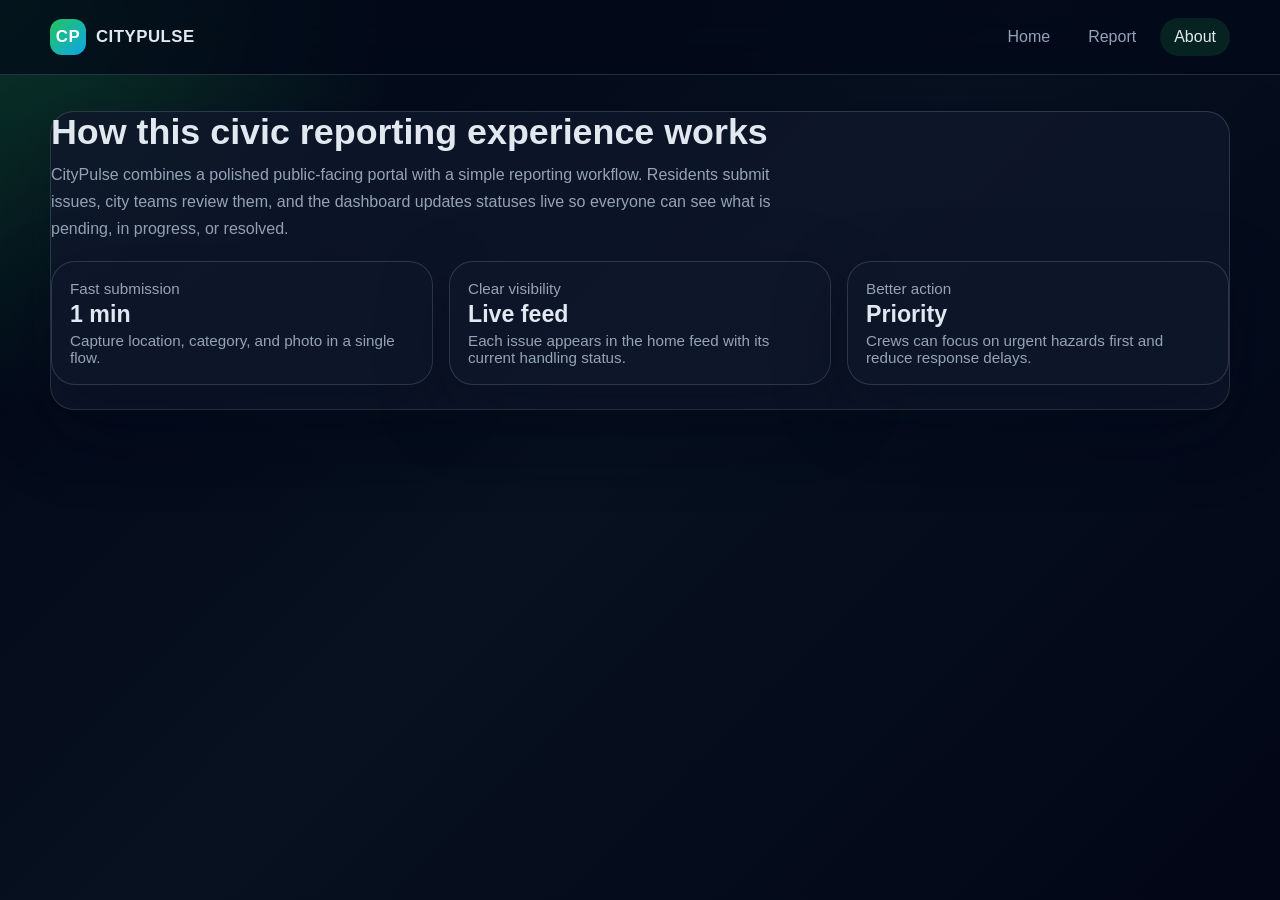
==== frontend/about.html @ e936e1c5 "Add files via upload" ====
<!DOCTYPE html>
<html lang="en">
  <head>
    <meta charset="UTF-8" />
    <meta name="viewport" content="width=device-width, initial-scale=1.0" />
    <title>CityPulse | About</title>
    <link rel="stylesheet" href="styles.css" />
  </head>
  <body>
    <header class="topbar">
      <div class="shell nav">
        <a class="brand" href="home.html">
          <span class="brand-mark">CP</span>
          <span>CityPulse</span>
        </a>
        <nav class="nav-links">
          <a href="home.html">Home</a>
          <a href="report.html">Report</a>
          <a href="about.html" class="active">About</a>
        </nav>
      </div>
    </header>

    <main class="shell">
      <section class="panel">
        <div class="page-heading">
          <h1>How this civic reporting experience works</h1>
          <p>CityPulse combines a polished public-facing portal with a simple reporting workflow. Residents submit issues, city teams review them, and the dashboard updates statuses live so everyone can see what is pending, in progress, or resolved.</p>
        </div>
        <div class="stats-grid">
          <div class="panel stat-card">
            <span>Fast submission</span>
            <strong>1 min</strong>
            <span>Capture location, category, and photo in a single flow.</span>
          </div>
          <div class="panel stat-card">
            <span>Clear visibility</span>
            <strong>Live feed</strong>
            <span>Each issue appears in the home feed with its current handling status.</span>
          </div>
          <div class="panel stat-card">
            <span>Better action</span>
            <strong>Priority</strong>
            <span>Crews can focus on urgent hazards first and reduce response delays.</span>
          </div>
        </div>
      </section>
    </main>

    <script src="app.js"></script>
  </body>
</html>
---- frontend/styles.css ----
:root {
  color-scheme: dark;
  --bg: #07111f;
  --panel: rgba(15, 23, 42, 0.84);
  --panel-2: rgba(15, 23, 42, 0.6);
  --line: rgba(148, 163, 184, 0.24);
  --text: #e2e8f0;
  --muted: #94a3b8;
  --accent: #22c55e;
  --accent-strong: #16a34a;
  --accent-soft: rgba(34, 197, 94, 0.14);
  --warn: #f59e0b;
  --danger: #ef4444;
  --shadow: 0 24px 70px rgba(2, 8, 23, 0.38);
}

* { box-sizing: border-box; }
body {
  margin: 0;
  font-family: Inter, -apple-system, BlinkMacSystemFont, "Segoe UI", sans-serif;
  color: var(--text);
  background:
    radial-gradient(circle at top left, rgba(34, 197, 94, 0.25), transparent 26%),
    linear-gradient(135deg, #020617 0%, #07111f 48%, #020617 100%);
  min-height: 100vh;
}

img { max-width: 100%; display: block; }
a { color: inherit; text-decoration: none; }
button, input, select, textarea { font: inherit; }

.shell {
  width: min(1180px, calc(100% - 32px));
  margin: 0 auto;
}

.topbar {
  position: sticky;
  top: 0;
  z-index: 10;
  backdrop-filter: blur(16px);
  background: rgba(2, 8, 23, 0.7);
  border-bottom: 1px solid var(--line);
}

.nav {
  display: flex;
  align-items: center;
  justify-content: space-between;
  padding: 18px 0;
}

.brand {
  display: inline-flex;
  align-items: center;
  gap: 10px;
  font-size: 1.05rem;
  font-weight: 700;
  letter-spacing: 0.03em;
  text-transform: uppercase;
}

.brand-mark {
  display: grid;
  place-items: center;
  width: 36px;
  height: 36px;
  border-radius: 12px;
  background: linear-gradient(135deg, var(--accent), #0ea5e9);
  color: white;
  font-weight: 800;
}

.nav-links {
  display: flex;
  gap: 10px;
  flex-wrap: wrap;
}

.nav-links a {
  color: var(--muted);
  padding: 10px 14px;
  border-radius: 999px;
  transition: background 160ms ease, color 160ms ease;
}

.nav-links a:hover,
.nav-links a.active {
  color: var(--text);
  background: var(--accent-soft);
}

main {
  padding: 36px 0 64px;
}

.hero {
  display: grid;
  grid-template-columns: 1.2fr 0.8fr;
  gap: 24px;
  align-items: center;
  margin-bottom: 24px;
}

.panel {
  background: var(--panel);
  border: 1px solid var(--line);
  border-radius: 24px;
  box-shadow: var(--shadow);
}

.hero-copy {
  padding: 32px;
  position: relative;
  overflow: hidden;
}

.hero-copy::after {
  content: "";
  position: absolute;
  inset: auto -30px -40px auto;
  width: 180px;
  height: 180px;
  background: radial-gradient(circle, rgba(34, 197, 94, 0.3), transparent 70%);
  pointer-events: none;
}

.eyebrow {
  display: inline-flex;
  align-items: center;
  gap: 8px;
  margin-bottom: 12px;
  padding: 7px 12px;
  border-radius: 999px;
  color: var(--accent);
  background: var(--accent-soft);
  font-size: 0.82rem;
  font-weight: 700;
  text-transform: uppercase;
  letter-spacing: 0.12em;
}

.hero h1 {
  margin: 0 0 12px;
  font-size: clamp(1.9rem, 3vw, 2.8rem);
  line-height: 1.1;
}

.hero p {
  margin: 0 0 18px;
  color: var(--muted);
  line-height: 1.7;
  max-width: 650px;
}

.hero-actions {
  display: flex;
  gap: 12px;
  flex-wrap: wrap;
  margin-top: 18px;
}

.btn {
  display: inline-flex;
  align-items: center;
  justify-content: center;
  gap: 8px;
  border: 0;
  border-radius: 999px;
  padding: 12px 18px;
  font-weight: 700;
  cursor: pointer;
  transition: transform 160ms ease, box-shadow 160ms ease;
}

.btn:hover { transform: translateY(-1px); }

.btn-primary {
  background: linear-gradient(135deg, var(--accent), var(--accent-strong));
  color: white;
  box-shadow: 0 12px 30px rgba(22, 163, 74, 0.25);
}

.btn-secondary {
  border: 1px solid var(--line);
  background: rgba(255,255,255,0.04);
  color: var(--text);
}

.hero-card {
  padding: 24px;
  display: grid;
  gap: 16px;
}

.hero-card .stat-pill {
  display: flex;
  justify-content: space-between;
  align-items: center;
  padding: 14px 16px;
  border-radius: 16px;
  background: rgba(255,255,255,0.04);
  border: 1px solid var(--line);
}

.hero-card .stat-pill strong {
  display: block;
  font-size: 1.4rem;
  margin-bottom: 4px;
}

.stats-grid {
  display: grid;
  grid-template-columns: repeat(3, minmax(0, 1fr));
  gap: 16px;
  margin-bottom: 24px;
}

.stat-card {
  padding: 18px;
  display: flex;
  flex-direction: column;
  gap: 4px;
}

.stat-card span {
  color: var(--muted);
  font-size: 0.95rem;
}

.stat-card strong {
  font-size: 1.45rem;
}

.section-header {
  display: flex;
  align-items: center;
  justify-content: space-between;
  margin-bottom: 12px;
}

.section-header h2 {
  margin: 0;
  font-size: 1.2rem;
}

.section-header a {
  color: var(--accent);
  font-weight: 700;
}

.issue-grid {
  display: grid;
  gap: 14px;
}

.issue-card {
  padding: 18px 20px;
  border-radius: 18px;
  border: 1px solid var(--line);
  background: var(--panel-2);
}

.issue-top {
  display: flex;
  justify-content: space-between;
  align-items: center;
  gap: 12px;
  margin-bottom: 8px;
}

.issue-top h3 {
  margin: 0;
  font-size: 1rem;
}

.badge {
  display: inline-flex;
  align-items: center;
  gap: 8px;
  padding: 7px 10px;
  border-radius: 999px;
  font-size: 0.78rem;
  font-weight: 700;
  letter-spacing: 0.04em;
  text-transform: uppercase;
}

.badge.pending { color: var(--warn); background: rgba(245, 158, 11, 0.16); }
.badge.in-progress { color: #38bdf8; background: rgba(56, 189, 248, 0.14); }
.badge.resolved { color: var(--accent); background: rgba(34, 197, 94, 0.14); }

.issue-card p,
.issue-card li {
  color: var(--muted);
  line-height: 1.7;
  margin: 0;
}

.meta-row {
  display: flex;
  flex-wrap: wrap;
  gap: 8px;
  margin-top: 12px;
}

.meta-item {
  padding: 7px 10px;
  border-radius: 999px;
  background: rgba(255,255,255,0.04);
  color: var(--text);
  font-size: 0.88rem;
}

.page-heading {
  margin-bottom: 18px;
}

.page-heading h1 {
  margin: 0 0 8px;
  font-size: clamp(1.7rem, 2.8vw, 2.3rem);
}

.page-heading p {
  margin: 0;
  color: var(--muted);
  max-width: 760px;
  line-height: 1.7;
}

.form-grid {
  display: grid;
  grid-template-columns: 1.1fr 0.9fr;
  gap: 20px;
}

.form-panel {
  padding: 24px;
}

.field { display: grid; gap: 8px; margin-bottom: 14px; }

.field label { font-size: 0.95rem; font-weight: 600; }

.field input,
.field select,
.field textarea {
  width: 100%;
  border: 1px solid var(--line);
  border-radius: 14px;
  background: rgba(255,255,255,0.04);
  color: var(--text);
  padding: 12px 14px;
  outline: none;
}

.field textarea { min-height: 110px; resize: vertical; }

.dropzone {
  display: grid;
  place-items: center;
  min-height: 180px;
  border: 1.2px dashed rgba(148,163,184,0.5);
  border-radius: 22px;
  background: rgba(255,255,255,0.04);
  padding: 20px;
  text-align: center;
  color: var(--muted);
  cursor: pointer;
  transition: border-color 160ms ease, transform 160ms ease;
}

.dropzone:hover,
.dropzone.drag-over {
  border-color: var(--accent);
  transform: translateY(-1px);
}

.dropzone input { display: none; }

.preview { display: none; border-radius: 16px; max-height: 180px; margin-top: 10px; object-fit: cover; }

.status {
  margin-top: 14px;
  border-radius: 14px;
  padding: 12px 14px;
  display: none;
  border: 1px solid transparent;
}

.status.info { display: block; background: rgba(56, 189, 248, 0.14); color: #bae6fd; border-color: rgba(56, 189, 248, 0.26); }
.status.success { display: block; background: rgba(34,197,94,0.14); color: #bbf7d0; border-color: rgba(34,197,94,0.24); }
.status.error { display: block; background: rgba(239,68,68,0.16); color: #fecaca; border-color: rgba(239,68,68,0.24); }

.list-card {
  padding: 20px;
}

.list-card ul { margin: 0; padding-left: 18px; display: grid; gap: 8px; }

@media (max-width: 900px) {
  .hero, .form-grid { grid-template-columns: 1fr; }
  .stats-grid { grid-template-columns: 1fr; }
}

@media (max-width: 640px) {
  .nav { flex-direction: column; gap: 10px; }
  .hero-copy, .hero-card, .form-panel, .list-card { padding: 18px; }
  .hero-actions { flex-direction: column; }
  .btn { width: 100%; }
}
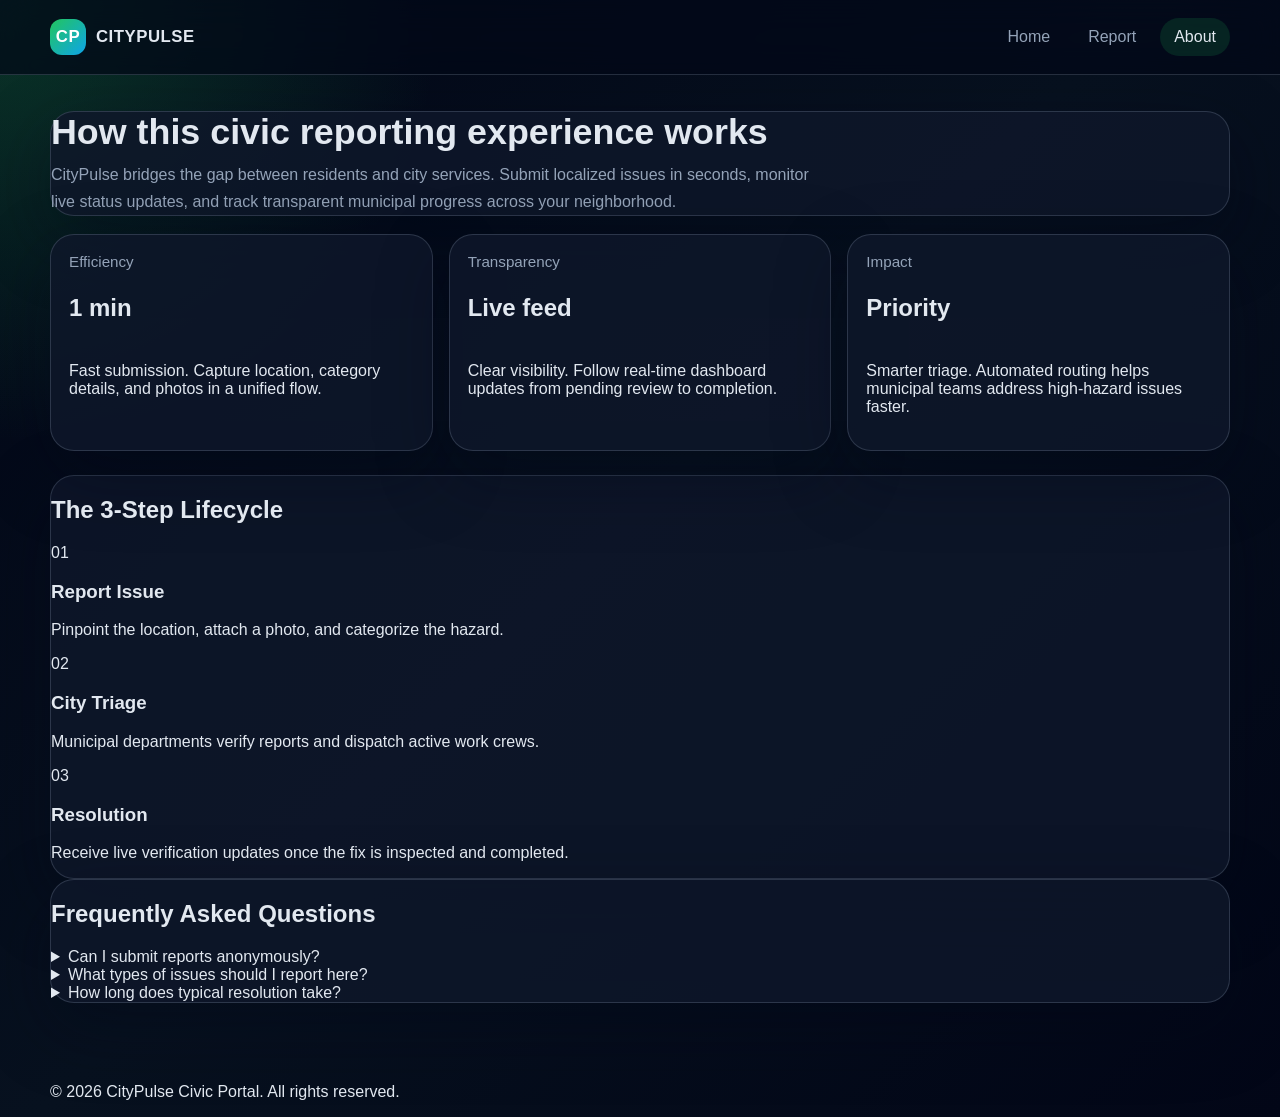
==== commit 64bb5e77: "Enhance about.html with SEO and accessibility features Added meta description for SEO and improved a" ====
--- a/frontend/about.html
+++ b/frontend/about.html
@@ -3,49 +3,106 @@
   <head>
     <meta charset="UTF-8" />
     <meta name="viewport" content="width=device-width, initial-scale=1.0" />
+    <meta name="description" content="Learn how CityPulse streamlines civic issue reporting and tracks municipal resolutions in real time." />
     <title>CityPulse | About</title>
     <link rel="stylesheet" href="styles.css" />
   </head>
   <body>
+    <!-- Navigation Header -->
     <header class="topbar">
       <div class="shell nav">
-        <a class="brand" href="home.html">
-          <span class="brand-mark">CP</span>
-          <span>CityPulse</span>
+        <a class="brand" href="home.html" aria-label="CityPulse Homepage">
+          <span class="brand-mark" aria-hidden="true">CP</span>
+          <span class="brand-name">CityPulse</span>
         </a>
-        <nav class="nav-links">
+        <nav class="nav-links" aria-label="Primary Navigation">
           <a href="home.html">Home</a>
           <a href="report.html">Report</a>
-          <a href="about.html" class="active">About</a>
+          <a href="about.html" class="active" aria-current="page">About</a>
         </nav>
       </div>
     </header>
 
+    <!-- Main Content -->
     <main class="shell">
-      <section class="panel">
-        <div class="page-heading">
-          <h1>How this civic reporting experience works</h1>
-          <p>CityPulse combines a polished public-facing portal with a simple reporting workflow. Residents submit issues, city teams review them, and the dashboard updates statuses live so everyone can see what is pending, in progress, or resolved.</p>
-        </div>
-        <div class="stats-grid">
-          <div class="panel stat-card">
-            <span>Fast submission</span>
-            <strong>1 min</strong>
-            <span>Capture location, category, and photo in a single flow.</span>
+      <!-- Overview Section -->
+      <section class="panel page-heading" aria-labelledby="main-heading">
+        <h1 id="main-heading">How this civic reporting experience works</h1>
+        <p class="subtitle">
+          CityPulse bridges the gap between residents and city services. Submit localized issues in seconds, monitor live status updates, and track transparent municipal progress across your neighborhood.
+        </p>
+      </section>
+
+      <!-- Key Value Highlights -->
+      <section class="stats-grid" aria-label="Platform Highlights">
+        <article class="panel stat-card">
+          <span class="stat-badge">Efficiency</span>
+          <h2 class="stat-value">1 min</h2>
+          <p class="stat-desc">Fast submission. Capture location, category details, and photos in a unified flow.</p>
+        </article>
+
+        <article class="panel stat-card">
+          <span class="stat-badge">Transparency</span>
+          <h2 class="stat-value">Live feed</h2>
+          <p class="stat-desc">Clear visibility. Follow real-time dashboard updates from pending review to completion.</p>
+        </article>
+
+        <article class="panel stat-card">
+          <span class="stat-badge">Impact</span>
+          <h2 class="stat-value">Priority</h2>
+          <p class="stat-desc">Smarter triage. Automated routing helps municipal teams address high-hazard issues faster.</p>
+        </article>
+      </section>
+
+      <!-- Process Workflow Timeline -->
+      <section class="panel workflow-section" aria-labelledby="workflow-heading">
+        <h2 id="workflow-heading">The 3-Step Lifecycle</h2>
+        <div class="workflow-steps">
+          <div class="step-card">
+            <span class="step-number">01</span>
+            <h3>Report Issue</h3>
+            <p>Pinpoint the location, attach a photo, and categorize the hazard.</p>
           </div>
-          <div class="panel stat-card">
-            <span>Clear visibility</span>
-            <strong>Live feed</strong>
-            <span>Each issue appears in the home feed with its current handling status.</span>
+          <div class="step-card">
+            <span class="step-number">02</span>
+            <h3>City Triage</h3>
+            <p>Municipal departments verify reports and dispatch active work crews.</p>
           </div>
-          <div class="panel stat-card">
-            <span>Better action</span>
-            <strong>Priority</strong>
-            <span>Crews can focus on urgent hazards first and reduce response delays.</span>
+          <div class="step-card">
+            <span class="step-number">03</span>
+            <h3>Resolution</h3>
+            <p>Receive live verification updates once the fix is inspected and completed.</p>
           </div>
         </div>
       </section>
+
+      <!-- Interactive FAQ Section -->
+      <section class="panel faq-section" aria-labelledby="faq-heading">
+        <h2 id="faq-heading">Frequently Asked Questions</h2>
+        
+        <details class="faq-item">
+          <summary>Can I submit reports anonymously?</summary>
+          <p>Yes. You can opt out of contact sharing while still tracking the progress of your submitted ticket through its unique ID.</p>
+        </details>
+
+        <details class="faq-item">
+          <summary>What types of issues should I report here?</summary>
+          <p>CityPulse is designed for non-emergency issues like potholes, broken streetlights, graffiti, illegal dumping, and damaged sidewalks. For immediate emergencies, please contact 911 or local emergency lines.</p>
+        </details>
+
+        <details class="faq-item">
+          <summary>How long does typical resolution take?</summary>
+          <p>Resolution windows vary by hazard severity and department availability. Average non-critical issues are acknowledged within 24 hours.</p>
+        </details>
+      </section>
     </main>
+
+    <!-- Footer -->
+    <footer class="footer">
+      <div class="shell footer-inner">
+        <p>&copy; 2026 CityPulse Civic Portal. All rights reserved.</p>
+      </div>
+    </footer>
 
     <script src="app.js"></script>
   </body>
